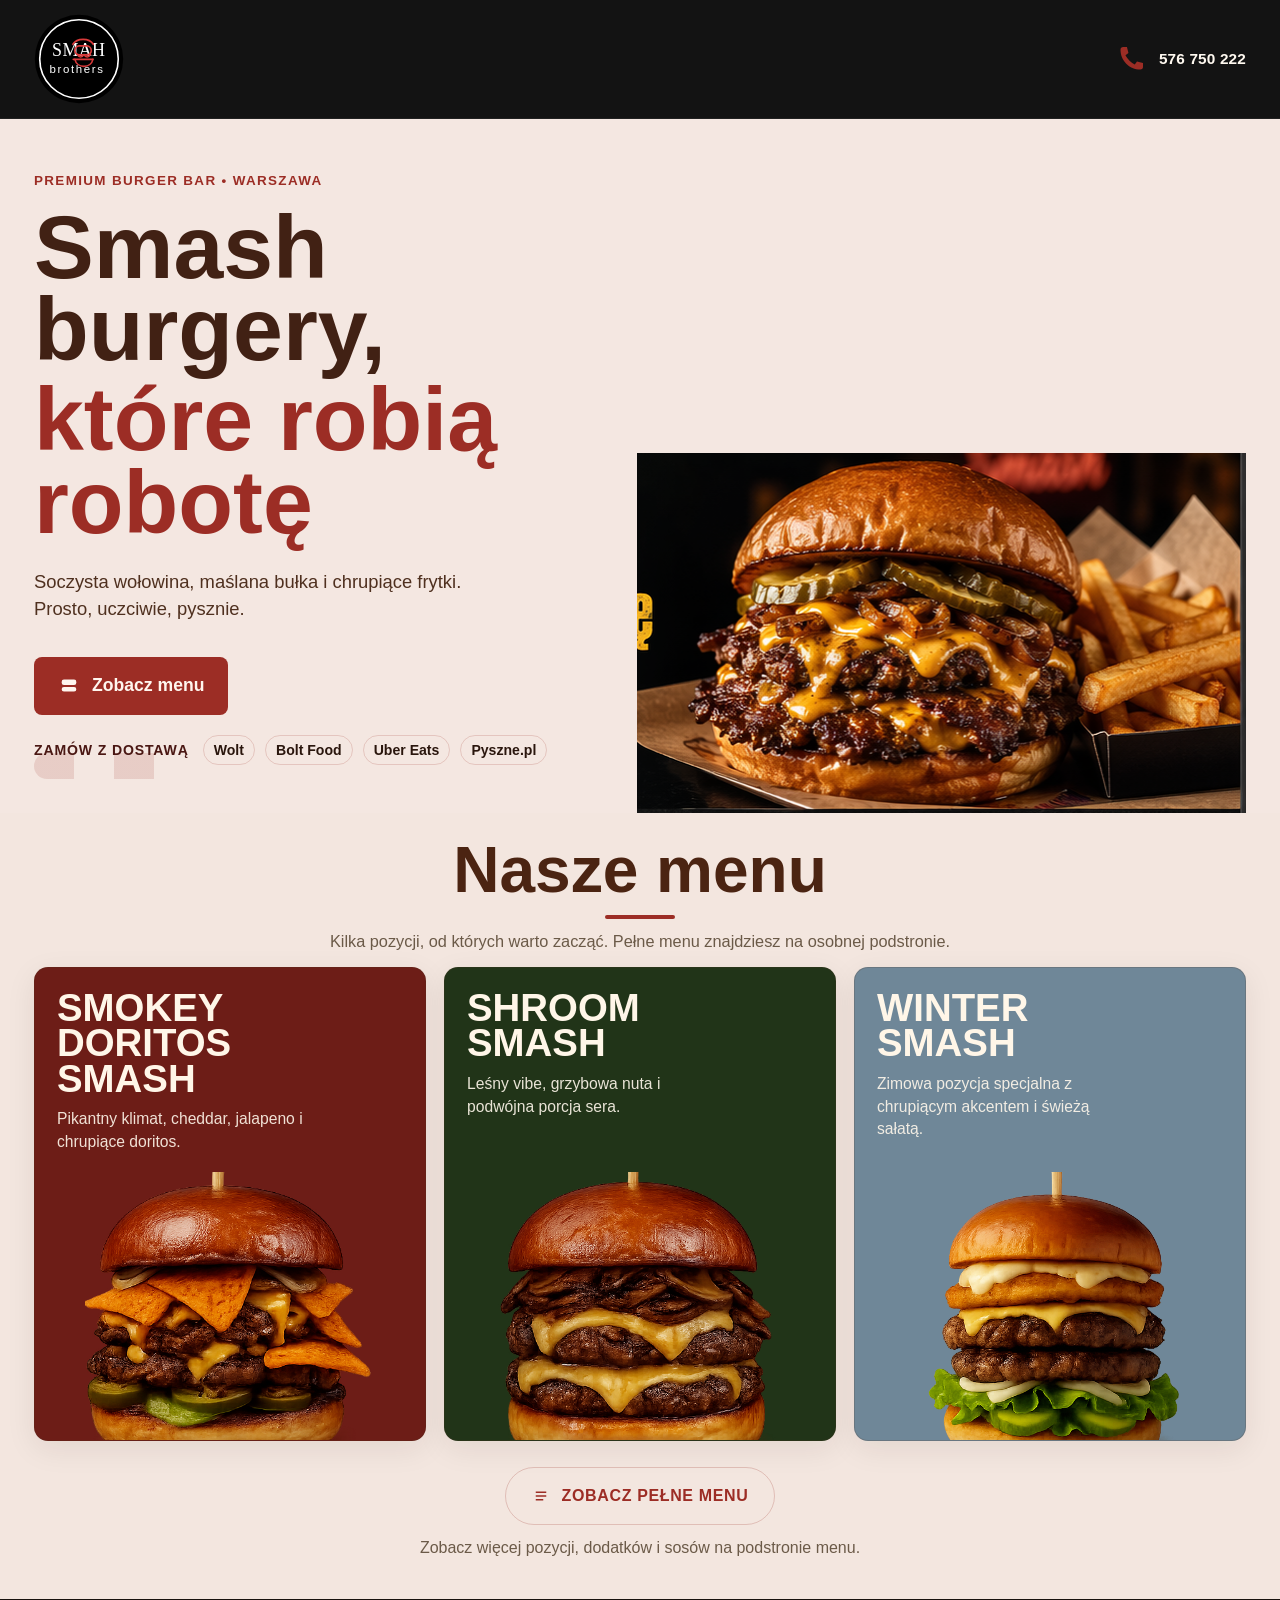
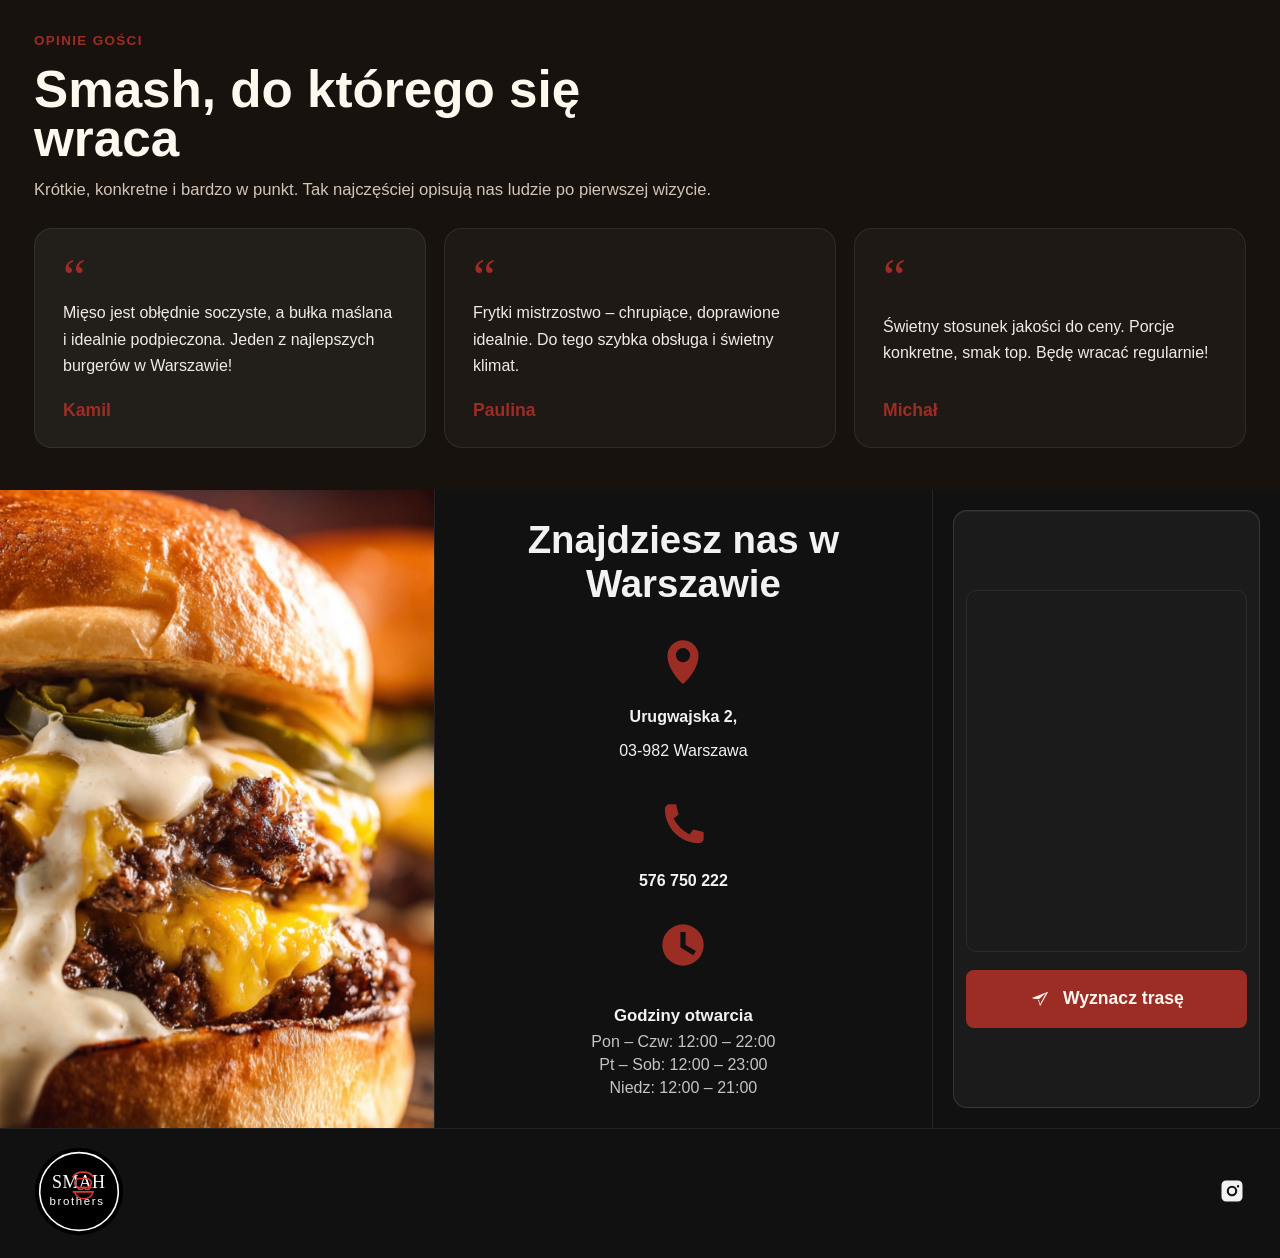
==== index.html @ 11db61e4 "inntial" ====
<!DOCTYPE html>
<html lang="pl">
  <head>
    <meta charset="UTF-8" />
    <meta name="viewport" content="width=device-width, initial-scale=1.0" />
    <title>Smash Brothers</title>
    <meta
      name="description"
      content="Smash Brothers - premium burger bar w Warszawie. Soczyste smash burgery, chrupiące frytki i szybka dostawa."
    />
    <link rel="stylesheet" href="./styles.css" />
  </head>
  <body>
    <div class="page-shell">
      <header class="topbar">
        <nav class="navbar">
          <a class="brand" href="#hero" aria-label="Smash Brothers">
            <img src="./assets/logo-clean.svg" alt="Smash Brothers" />
          </a>
          <a class="nav-phone" href="tel:+48576750222" aria-label="Zadzwoń pod numer 576 750 222">
            <span class="nav-phone-icon" aria-hidden="true">
              <svg viewBox="0 0 24 24">
                <path
                  d="M6.8 4h2.5l1 4-2 1.5a15.4 15.4 0 0 0 6.2 6.2l1.5-2 4 1v2.5A1.8 1.8 0 0 1 18.2 19C10.9 19 5 13.1 5 5.8A1.8 1.8 0 0 1 6.8 4Z"
                />
              </svg>
            </span>
            <span class="nav-phone-copy">
              <span class="nav-phone-number">576 750 222</span>
            </span>
          </a>
        </nav>
      </header>

      <main>
        <section class="hero" id="hero">
          <div class="hero-copy">
            <p class="eyebrow">Premium burger bar • Warszawa</p>
            <h1>
              <span class="heading-light">Smash burgery,</span>
              <span class="heading-accent">które robią robotę</span>
            </h1>
            <p class="hero-text">
              Soczysta wołowina, maślana bułka i chrupiące frytki. Prosto,
              uczciwie, pysznie.
            </p>
            <div class="hero-actions">
              <a class="primary-btn" href="./menu.html">
                <span class="btn-icon" aria-hidden="true">
                  <svg viewBox="0 0 24 24">
                    <path
                      d="M4 7.5A2.5 2.5 0 0 1 6.5 5h11A2.5 2.5 0 0 1 20 7.5v1A2.5 2.5 0 0 1 17.5 11H6.5A2.5 2.5 0 0 1 4 8.5v-1Zm0 8A2.5 2.5 0 0 1 6.5 13h11a2.5 2.5 0 0 1 0 5h-11A2.5 2.5 0 0 1 4 15.5v0ZM7 8h10M7 16h10"
                    />
                  </svg>
                </span>
                Zobacz menu
              </a>
            </div>
            <div class="delivery-note">
              <div class="delivery-copy">
                <span class="delivery-label">Zamów z dostawą</span>
              </div>
              <div class="delivery-platforms" aria-label="Platformy z dostawą">
                <span>Wolt</span>
                <span>Bolt Food</span>
                <span>Uber Eats</span>
                <span>Pyszne.pl</span>
              </div>
            </div>
          </div>
          <div class="hero-visual" aria-hidden="true">
            <img src="./assets/hero-burger.png" alt="" />
          </div>
        </section>

        <section class="menu section-texture" id="menu">
          <div class="section-heading">
            <h2>Nasze menu</h2>
            <p class="section-subtitle">
              Kilka pozycji, od których warto zacząć. Pełne menu znajdziesz na osobnej podstronie.
            </p>
          </div>
          <div class="menu-grid">
            <article class="sample-tile sample-tile-smokey">
              <div class="sample-copy">
                <h3>Smokey Doritos Smash</h3>
                <p>Pikantny klimat, cheddar, jalapeno i chrupiące doritos.</p>
              </div>
              <div class="sample-image-frame">
                <img class="sample-burger sample-burger-smokey" src="./assets/Burger2.png" alt="Smokey Doritos Smash" />
              </div>
            </article>
            <article class="sample-tile sample-tile-shroom">
              <div class="sample-copy">
                <h3>Shroom Smash</h3>
                <p>Leśny vibe, grzybowa nuta i podwójna porcja sera.</p>
              </div>
              <div class="sample-image-frame">
                <img class="sample-burger sample-burger-shroom" src="./assets/Burger3.png" alt="Shroom Smash" />
              </div>
            </article>
            <article class="sample-tile sample-tile-winter">
              <div class="sample-copy">
                <h3>Winter Smash</h3>
                <p>Zimowa pozycja specjalna z chrupiącym akcentem i świeżą sałatą.</p>
              </div>
              <div class="sample-image-frame">
                <img class="sample-burger sample-burger-winter" src="./assets/Burger1.png" alt="Winter Smash" />
              </div>
            </article>
          </div>
          <div class="section-cta">
            <a class="primary-btn menu-cta-btn" href="./menu.html">
              <span class="btn-icon" aria-hidden="true">
                <svg viewBox="0 0 24 24">
                  <path d="M5 6h14v2H5V6Zm0 5h14v2H5v-2Zm0 5h10v2H5v-2Z" />
                </svg>
              </span>
              Zobacz pełne menu
            </a>
            <p class="view-more-copy">Zobacz więcej pozycji, dodatków i sosów na podstronie menu.</p>
          </div>
        </section>

        <section class="reviews" id="reviews">
          <div class="reviews-shell">
            <div class="reviews-heading">
              <p class="eyebrow">Opinie gości</p>
              <h2>Smash, do którego się wraca</h2>
              <p class="reviews-lead">
                Krótkie, konkretne i bardzo w punkt. Tak najczęściej opisują nas ludzie po pierwszej wizycie.
              </p>
            </div>
            <div class="reviews-grid">
              <article class="quote-card featured">
                <span class="quote-mark" aria-hidden="true">“</span>
                <p>
                  Mięso jest obłędnie soczyste, a bułka maślana i idealnie
                  podpieczona. Jeden z najlepszych burgerów w Warszawie!
                </p>
                <strong>Kamil</strong>
              </article>
              <article class="quote-card">
                <span class="quote-mark" aria-hidden="true">“</span>
                <p>
                  Frytki mistrzostwo – chrupiące, doprawione idealnie. Do tego
                  szybka obsługa i świetny klimat.
                </p>
                <strong>Paulina</strong>
              </article>
              <article class="quote-card">
                <span class="quote-mark" aria-hidden="true">“</span>
                <p>
                  Świetny stosunek jakości do ceny. Porcje konkretne, smak top. Będę
                  wracać regularnie!
                </p>
                <strong>Michał</strong>
              </article>
            </div>
          </div>
        </section>

        <section class="contact" id="contact">
          <div class="contact-photo" id="gallery">
            <img src="./assets/BurgerBottom.jpg" alt="Burger Smash Brothers" />
          </div>
          <div class="contact-details">
            <h2>Znajdziesz nas w Warszawie</h2>
            <div class="contact-focus">
              <div class="contact-focus-item">
                <div class="detail-icon">
                  <svg viewBox="0 0 24 24">
                    <path
                      d="M12 21s-6-5.2-6-11a6 6 0 1 1 12 0c0 5.8-6 11-6 11Zm0-8.5A2.5 2.5 0 1 0 12 7a2.5 2.5 0 0 0 0 5.5Z"
                    />
                  </svg>
                </div>
                <div>
                  <strong>Urugwajska 2,</strong>
                  <p>03-982 Warszawa</p>
                </div>
              </div>
              <div class="contact-focus-item">
                <div class="detail-icon">
                  <svg viewBox="0 0 24 24">
                    <path
                      d="M6.8 4h2.5l1 4-2 1.5a15.4 15.4 0 0 0 6.2 6.2l1.5-2 4 1v2.5A1.8 1.8 0 0 1 18.2 19C10.9 19 5 13.1 5 5.8A1.8 1.8 0 0 1 6.8 4Z"
                    />
                  </svg>
                </div>
                <div>
                  <strong><a href="tel:+48576750222">576 750 222</a></strong>
                </div>
              </div>
            </div>
            <div class="details-grid">
              <div class="detail-item detail-item-hours">
                <div class="detail-icon">
                  <svg viewBox="0 0 24 24">
                    <path
                      d="M12 4a8 8 0 1 1 0 16 8 8 0 0 1 0-16Zm1 3h-2v6l5 3 1-1.7-4-2.3V7Z"
                    />
                  </svg>
                </div>
                <div>
                  <strong>Godziny otwarcia</strong>
                  <p>Pon – Czw: 12:00 – 22:00</p>
                  <p>Pt – Sob: 12:00 – 23:00</p>
                  <p>Niedz: 12:00 – 21:00</p>
                </div>
              </div>
            </div>
          </div>
          <div class="contact-map">
            <div class="map-frame">
              <iframe
                title="Mapa dojazdu do Smash Brothers"
                src="https://maps.google.com/maps?q=Urugwajska%202%2C%2003-982%20Warszawa&t=&z=15&ie=UTF8&iwloc=B&output=embed"
                loading="lazy"
                referrerpolicy="no-referrer-when-downgrade"
              ></iframe>
            </div>
            <a class="primary-btn map-btn" href="https://maps.google.com/?q=Urugwajska+2+Warszawa">
              <span class="btn-icon" aria-hidden="true">
                <svg viewBox="0 0 24 24">
                  <path d="M21 4 3 11l7 2 2 7 9-16ZM11 12l7.5-6.5L12 18l-1-5-5-1Z" />
                </svg>
              </span>
              Wyznacz trasę
            </a>
          </div>
        </section>
      </main>

      <footer class="footer">
        <a class="brand footer-brand" href="./index.html#hero" aria-label="Smash Brothers">
          <img src="./assets/logo-clean.svg" alt="Smash Brothers" />
        </a>
        <div class="socials" aria-label="Media społecznościowe">
          <a href="https://www.instagram.com/smash_brothers_pl/" aria-label="Instagram" target="_blank" rel="noreferrer">
            <svg viewBox="0 0 24 24">
              <path
                d="M7 3h10a4 4 0 0 1 4 4v10a4 4 0 0 1-4 4H7a4 4 0 0 1-4-4V7a4 4 0 0 1 4-4Zm5 4.5A4.5 4.5 0 1 0 16.5 12 4.5 4.5 0 0 0 12 7.5Zm0 1.8A2.7 2.7 0 1 1 9.3 12 2.7 2.7 0 0 1 12 9.3Zm5.2-2.4a1 1 0 1 0 1 1 1 1 0 0 0-1-1Z"
              />
            </svg>
          </a>
        </div>
      </footer>
    </div>

  </body>
</html>
---- styles.css ----
:root {
  --bg: #0a0a0a;
  --panel: #151515;
  --panel-2: #121212;
  --border: rgba(255, 255, 255, 0.12);
  --text: #f2f2f2;
  --muted: #c5c5c5;
  --yellow: #9c2d25;
  --accent: #9c2d25;
  --accent-soft: #f1dfd9;
  --accent-ink: #4a1713;
  --red: #f5522e;
  --shadow: 0 18px 50px rgba(0, 0, 0, 0.45);
}

* {
  box-sizing: border-box;
}

html {
  scroll-behavior: smooth;
}

body {
  margin: 0;
  background: #0c1117;
  color: var(--text);
  font-family: Inter, "Segoe UI", Arial, sans-serif;
}

body.menu-page,
.menu-page .page-shell {
  background: #000;
}

img {
  display: block;
  max-width: 100%;
}

a {
  color: inherit;
  text-decoration: none;
}

svg {
  width: 100%;
  height: 100%;
  fill: currentColor;
}

.page-shell {
  width: 100%;
  margin: 0 auto;
  background: var(--bg);
}

.topbar {
  position: sticky;
  top: 0;
  z-index: 20;
  background: #131313;
  border-bottom: 1px solid rgba(255, 255, 255, 0.06);
}

.navbar {
  display: flex;
  align-items: center;
  justify-content: space-between;
  gap: 20px;
  width: 100%;
  padding: 14px clamp(18px, 3vw, 34px);
}

.brand {
  display: inline-flex;
  align-items: center;
  justify-content: center;
  width: clamp(84px, 7vw, 112px);
  aspect-ratio: 1;
  overflow: hidden;
  border-radius: 50%;
  flex: 0 0 auto;
}

.brand img {
  width: 100%;
  height: 100%;
  object-fit: cover;
  object-position: center;
}

.socials a:hover {
  color: var(--yellow);
}

.nav-phone {
  display: inline-flex;
  align-items: center;
  gap: 10px;
  margin-left: auto;
  min-height: 46px;
  padding: 0;
  border: 0;
  border-radius: 999px;
  background: transparent;
  color: #fff8ef;
  box-shadow: none;
}

.nav-phone-icon {
  display: inline-flex;
  align-items: center;
  justify-content: center;
  width: 36px;
  height: 36px;
  border-radius: 50%;
  color: var(--accent);
  flex: 0 0 36px;
}

.nav-phone-copy {
  display: inline-flex;
  align-items: center;
  min-width: 0;
}

.nav-phone-number {
  color: #fff9f0;
  font-size: 0.96rem;
  font-weight: 800;
  white-space: nowrap;
  line-height: 1;
  letter-spacing: 0.01em;
}

.nav-phone:hover {
  transform: none;
  box-shadow: none;
}

.primary-btn {
  display: inline-flex;
  align-items: center;
  justify-content: center;
  gap: 12px;
  min-height: 58px;
  padding: 0 24px;
  border-radius: 8px;
  font-weight: 700;
  font-size: 1.1rem;
  transition: transform 0.2s ease, box-shadow 0.2s ease, background 0.2s ease;
}

.btn-icon {
  width: 22px;
  height: 22px;
  flex: 0 0 22px;
}

.primary-btn {
  background: var(--accent);
  color: #fff6ef;
}

.primary-btn:hover {
  transform: translateY(-2px);
  box-shadow: 0 10px 28px rgba(69, 20, 16, 0.28);
}

.hero {
  position: relative;
  display: grid;
  grid-template-columns: minmax(320px, 1fr) minmax(420px, 1.08fr);
  align-items: center;
  gap: clamp(20px, 3vw, 40px);
  width: 100%;
  min-height: 650px;
  padding: clamp(28px, 5vw, 54px) clamp(18px, 3vw, 34px) 0;
  overflow: hidden;
  background: #f4e7e1;
}

.hero::after {
  content: "";
  position: absolute;
  left: clamp(18px, 3vw, 34px);
  bottom: 34px;
  width: 160px;
  height: 26px;
  border-radius: 999px;
  background:
    linear-gradient(90deg, rgba(156, 45, 37, 0.14) 0 25%, transparent 25% 50%, rgba(156, 45, 37, 0.14) 50% 75%, transparent 75% 100%);
  pointer-events: none;
}

.hero-copy {
  position: relative;
  z-index: 2;
  max-width: 560px;
  padding-bottom: 48px;
}

.eyebrow {
  margin: 0 0 18px;
  color: var(--accent);
  font-weight: 800;
  font-size: 0.84rem;
  letter-spacing: 0.1em;
  text-transform: uppercase;
  white-space: nowrap;
}

.hero h1,
.section-heading h2,
.rating-box .score,
.contact-details h2 {
  margin: 0;
  font-family: Impact, Haettenschweiler, "Arial Narrow Bold", sans-serif;
  font-weight: 900;
  letter-spacing: 0;
  text-transform: none;
}

.hero h1 {
  display: grid;
  gap: 8px;
  font-size: clamp(3.2rem, 7vw, 6.8rem);
  line-height: 0.92;
}

.heading-light {
  color: #412114;
  text-shadow: none;
}

.heading-accent {
  color: var(--accent);
}

.hero-text {
  max-width: 460px;
  margin: 26px 0 0;
  color: #4f301f;
  font-size: 1.15rem;
  line-height: 1.45;
}

.hero-actions {
  display: flex;
  flex-wrap: wrap;
  gap: 18px;
  margin-top: 34px;
}

.delivery-note {
  display: flex;
  flex-wrap: wrap;
  align-items: center;
  gap: 10px 14px;
  margin-top: 20px;
  max-width: 660px;
  padding: 0;
}

.delivery-copy {
  display: inline-flex;
  align-items: center;
}

.delivery-label {
  display: inline-flex;
  align-items: center;
  color: var(--accent-ink);
  font-size: 0.88rem;
  font-weight: 800;
  letter-spacing: 0.06em;
  text-transform: uppercase;
}

.delivery-platforms {
  display: flex;
  flex-wrap: wrap;
  gap: 10px;
}

.delivery-platforms span {
  display: inline-flex;
  align-items: center;
  min-height: 30px;
  padding: 0 10px;
  border-radius: 999px;
  background: transparent;
  color: #2a160d;
  font-size: 0.88rem;
  font-weight: 700;
  line-height: 1;
  border: 1px solid rgba(156, 45, 37, 0.18);
}

.hero-visual {
  height: 100%;
  display: flex;
  align-items: end;
  justify-content: center;
  overflow: hidden;
}

.hero-visual img {
  width: 100%;
  max-width: 780px;
  aspect-ratio: 610 / 360;
  height: auto;
  object-fit: cover;
  object-position: center top;
}

.section-texture,
.reviews,
.contact,
.footer {
  position: relative;
  background: #111;
}

.section-texture::before,
.reviews::before,
.contact::before,
.footer::before {
  display: none;
}

.menu {
  position: relative;
  width: 100%;
  padding: 20px clamp(18px, 3vw, 34px) 42px;
  overflow: hidden;
}

.section-heading {
  text-align: center;
  margin-bottom: 14px;
}

.section-heading-left {
  text-align: left;
}

.section-heading h2 {
  display: inline-block;
  position: relative;
  font-size: clamp(2.4rem, 5vw, 5.2rem);
  color: #4b2412;
}

.section-subtitle {
  max-width: 680px;
  margin: 10px auto 0;
  color: #6b5a48;
  font-size: 1.02rem;
  line-height: 1.5;
}

.section-heading-left .section-subtitle {
  margin-left: 0;
  margin-right: 0;
}

.menu .section-heading h2::after {
  content: "";
  display: block;
  width: 70px;
  height: 4px;
  margin: 8px auto 0;
  border-radius: 999px;
  background: var(--accent);
}

.menu::before {
  content: "";
  position: absolute;
  left: clamp(18px, 3vw, 34px);
  top: 20px;
  width: 96px;
  height: 96px;
  background-image:
    linear-gradient(rgba(156, 45, 37, 0.08) 50%, transparent 50%),
    linear-gradient(90deg, rgba(156, 45, 37, 0.08) 50%, transparent 50%);
  background-size: 16px 16px;
  pointer-events: none;
}

.menu-grid {
  position: relative;
  z-index: 1;
  display: grid;
  gap: 18px;
}

.burger-card,
.sample-tile,
.contact-map {
  border: 1px solid var(--border);
  border-radius: 14px;
  background: rgba(23, 23, 23, 0.92);
  box-shadow: inset 0 1px 0 rgba(255, 255, 255, 0.04);
}

.detail-icon {
  display: inline-flex;
  align-items: center;
  justify-content: center;
  width: 62px;
  height: 62px;
  margin-bottom: 16px;
}

.detail-icon { color: var(--accent); }

.burger-body h3 {
  margin: 0 0 10px;
  font-family: Impact, Haettenschweiler, "Arial Narrow Bold", sans-serif;
  font-size: 1.3rem;
}

.burger-body p,
.quote-card p,
.detail-item p,
.footer-copy {
  margin: 0;
  color: var(--muted);
  line-height: 1.45;
}

.menu-grid {
  grid-template-columns: repeat(auto-fit, minmax(260px, 1fr));
}

.section-cta {
  display: flex;
  flex-direction: column;
  align-items: center;
  justify-content: center;
  margin-top: 26px;
  gap: 14px;
}

.menu-cta-btn {
  position: relative;
  min-height: 58px;
  padding: 0 26px;
  border: 1px solid rgba(156, 45, 37, 0.22);
  border-radius: 999px;
  background: transparent;
  color: var(--accent);
  box-shadow: none;
  font-size: 1rem;
  font-weight: 800;
  letter-spacing: 0.04em;
  text-transform: uppercase;
}

.menu-cta-btn .btn-icon {
  width: 18px;
  height: 18px;
  flex-basis: 18px;
  padding: 0;
  border-radius: 0;
  background: transparent;
}

.menu-cta-btn:hover {
  background: var(--accent);
  color: #f8efe2;
  box-shadow: none;
  transform: translateY(-1px);
}

.view-more-copy {
  margin: 0;
  color: #6b5a48;
  font-size: 1rem;
}

.burger-card {
  overflow: hidden;
  border-color: rgba(76, 53, 33, 0.16);
  background: rgba(255, 255, 255, 0.76);
  box-shadow: 0 8px 30px rgba(34, 21, 8, 0.08);
}

.sample-tile {
  display: flex;
  flex-direction: column;
  justify-content: space-between;
  min-height: 420px;
  padding: 22px 22px 0;
  border-color: rgba(76, 53, 33, 0.2);
  box-shadow: 0 8px 30px rgba(34, 21, 8, 0.08);
}

.sample-copy {
  position: relative;
  z-index: 1;
  max-width: 260px;
}

.sample-copy h3 {
  margin: 0;
  color: #fff6e8;
  font-family: Impact, Haettenschweiler, "Arial Narrow Bold", sans-serif;
  font-size: clamp(2.1rem, 3vw, 3.2rem);
  line-height: 0.92;
  text-transform: uppercase;
}

.sample-copy p {
  margin: 12px 0 0;
  color: rgba(255, 247, 235, 0.9);
  font-size: 0.98rem;
  line-height: 1.45;
}

.sample-image-frame {
  width: calc(100% - 56px);
  margin: 18px auto 0;
  aspect-ratio: 1.08 / 1;
  overflow: hidden;
  display: flex;
  align-items: end;
  justify-content: center;
}

.sample-burger {
  width: 100%;
  height: 142%;
  object-fit: cover;
  display: block;
  transform: translateY(10%);
}

.sample-tile-smokey {
  background: #6d1d17;
}

.sample-tile-shroom {
  background: #213418;
}

.sample-tile-winter {
  background: #6f8798;
}

.sample-burger-smokey {
  object-position: center 86%;
}

.sample-burger-shroom {
  object-position: center 84%;
}

.sample-burger-winter {
  object-position: center 82%;
}

.burger-card img {
  width: 100%;
  aspect-ratio: 290 / 155;
  height: auto;
  object-fit: cover;
}

.burger-body {
  padding: 14px 18px 18px;
}

.burger-body h3 {
  font-size: 1.15rem;
  color: #492412;
}

.burger-body strong {
  display: block;
  margin-top: 12px;
  color: var(--accent);
  font-family: Impact, Haettenschweiler, "Arial Narrow Bold", sans-serif;
  font-size: 1.1rem;
}

.menu {
  background: #f3e6df;
}

.reviews {
  overflow: hidden;
  width: 100%;
  padding: 34px clamp(18px, 3vw, 34px) 42px;
  background: #17120d;
}

.reviews-shell {
  position: relative;
  z-index: 1;
}

.reviews-heading {
  max-width: 680px;
  margin-bottom: 24px;
}

.reviews-heading h2 {
  margin: 0;
  color: #fff8ef;
  font-family: Impact, Haettenschweiler, "Arial Narrow Bold", sans-serif;
  font-size: clamp(2.4rem, 4vw, 4.6rem);
  line-height: 0.95;
}

.reviews-lead {
  margin: 14px 0 0;
  color: #d3c4b6;
  font-size: 1.04rem;
  line-height: 1.6;
}

.reviews-grid {
  display: grid;
  grid-template-columns: repeat(3, minmax(0, 1fr));
  gap: 18px;
  align-items: stretch;
}

.quote-card {
  position: relative;
  min-height: 220px;
  padding: 28px 28px 26px;
  border: 1px solid rgba(255, 255, 255, 0.08);
  border-radius: 18px;
  background: rgba(255, 255, 255, 0.03);
}

.quote-card {
  display: flex;
  flex-direction: column;
  justify-content: space-between;
}

.quote-card.featured { background: rgba(255, 255, 255, 0.05); }

.quote-mark {
  color: var(--accent);
  font-family: Georgia, serif;
  font-size: 3.2rem;
  line-height: 0.8;
}

.quote-card p {
  font-size: 1rem;
  color: #f2ebe4;
  line-height: 1.65;
}

.quote-card strong {
  margin-top: 18px;
  color: var(--accent);
  font-size: 1.1rem;
  font-weight: 800;
}

.contact {
  display: grid;
  grid-template-columns: minmax(280px, 1fr) minmax(360px, 1.15fr) minmax(250px, 0.8fr);
  gap: 0;
  align-items: stretch;
  width: 100%;
}

.contact > * {
  position: relative;
  z-index: 1;
  min-height: 220px;
}

.contact-photo img {
  width: 100%;
  height: 100%;
  object-fit: cover;
}

.contact-details {
  padding: 28px 34px;
  border-left: 1px solid rgba(255, 255, 255, 0.08);
  border-right: 1px solid rgba(255, 255, 255, 0.08);
  display: flex;
  flex-direction: column;
  justify-content: center;
}

.contact-details h2 {
  font-size: clamp(2rem, 3vw, 3.2rem);
  text-align: center;
}

.contact-focus {
  display: grid;
  gap: 18px;
  margin-top: 24px;
}

.contact-focus-item {
  display: flex;
  flex-direction: column;
  align-items: center;
  text-align: center;
}

.details-grid {
  display: grid;
  gap: 22px;
  margin-top: 24px;
}

.detail-item {
  display: flex;
  gap: 14px;
  align-items: flex-start;
}

.detail-item-hours {
  flex-direction: column;
  align-items: center;
  text-align: center;
}

.detail-item strong {
  display: block;
  margin-bottom: 4px;
  font-size: 1.05rem;
}

.contact-map {
  display: flex;
  flex-direction: column;
  justify-content: center;
  gap: 18px;
  margin: 20px;
  padding: 12px;
  background: rgba(30, 30, 30, 0.86);
}

.map-frame {
  overflow: hidden;
  border-radius: 10px;
  border: 1px solid rgba(255, 255, 255, 0.07);
}

.map-frame iframe {
  width: 100%;
  height: 360px;
  display: block;
  border: 0;
}

.map-btn {
  width: 100%;
}

.footer {
  display: flex;
  align-items: center;
  justify-content: space-between;
  gap: 24px;
  width: 100%;
  padding: 18px clamp(18px, 3vw, 34px) 22px;
  border-top: 1px solid rgba(255, 255, 255, 0.08);
}

.footer-brand img {
  width: 100%;
  height: 100%;
}

.socials {
  display: flex;
  gap: 22px;
  margin-left: auto;
}

.socials a {
  width: 28px;
  height: 28px;
  color: #f1f1f1;
}

.menu-main {
  display: grid;
  gap: 28px;
  padding: 28px clamp(16px, 3vw, 36px) 56px;
  background: #000;
}

.menu-list-page {
  max-width: 1180px;
  margin: 0 auto;
}

.menu-list-hero,
.menu-list-section {
  width: 100%;
  border-radius: 18px;
  background: #f7efe4;
}

.menu-list-hero {
  padding: 34px clamp(20px, 4vw, 42px);
  text-align: center;
}

.menu-list-kicker {
  margin: 0;
  color: var(--accent);
  font-size: 0.9rem;
  font-weight: 900;
  letter-spacing: 0.14em;
  text-transform: uppercase;
}

.menu-list-hero h1 {
  margin: 10px 0 0;
  color: #050505;
  font-family: Impact, Haettenschweiler, "Arial Narrow Bold", sans-serif;
  font-size: clamp(3rem, 7vw, 5.8rem);
  line-height: 0.95;
}

.menu-list-lead {
  max-width: 620px;
  margin: 14px auto 0;
  color: #564638;
  font-size: 1.04rem;
  line-height: 1.55;
}

.menu-list-section {
  padding: 28px clamp(18px, 3vw, 40px) 30px;
}

.menu-list-header {
  margin-bottom: 18px;
}

.menu-list-header h2 {
  margin: 0;
  color: #050505;
  font-family: Impact, Haettenschweiler, "Arial Narrow Bold", sans-serif;
  font-size: clamp(2.1rem, 4vw, 3.8rem);
  line-height: 0.96;
  text-transform: uppercase;
}

.menu-list-header p {
  margin: 10px 0 0;
  color: #6b5a48;
  font-size: 1rem;
}

.menu-list-items {
  display: grid;
  gap: 0;
}

.menu-list-item {
  display: grid;
  grid-template-columns: minmax(0, 1fr) auto;
  gap: 20px;
  align-items: start;
  padding: 16px 0;
  border-top: 1px solid rgba(65, 33, 20, 0.12);
}

.menu-list-item:first-child {
  border-top: 0;
}

.menu-list-item h3,
.menu-list-box-header h3 {
  margin: 0 0 6px;
  color: #050505;
  font-family: Impact, Haettenschweiler, "Arial Narrow Bold", sans-serif;
  font-size: clamp(1.3rem, 2vw, 1.9rem);
  line-height: 1;
  text-transform: uppercase;
}

.menu-list-item p {
  margin: 0;
  color: #2a2a2a;
  font-size: 0.98rem;
  line-height: 1.5;
}

.menu-list-item strong,
.menu-list-box-header strong {
  color: #050505;
  font-family: Impact, Haettenschweiler, "Arial Narrow Bold", sans-serif;
  font-size: clamp(1.5rem, 2.2vw, 2.1rem);
  line-height: 1;
  white-space: nowrap;
}

.menu-list-price-group {
  display: grid;
  gap: 8px;
  justify-items: end;
}

.menu-list-price-group span {
  color: #6b5a48;
  font-size: 0.92rem;
  font-weight: 700;
  white-space: nowrap;
}

.menu-list-subgrid {
  display: grid;
  grid-template-columns: repeat(2, minmax(0, 1fr));
  gap: 18px;
  margin-top: 18px;
}

.menu-list-box {
  padding: 18px 20px 20px;
  border: 1px solid rgba(65, 33, 20, 0.12);
  border-radius: 14px;
  background: rgba(255, 255, 255, 0.38);
}

.menu-list-box-header {
  display: flex;
  align-items: end;
  justify-content: space-between;
  gap: 14px;
}

.menu-list-box ul {
  display: grid;
  grid-template-columns: repeat(2, minmax(0, 1fr));
  gap: 10px 22px;
  margin: 16px 0 0;
  padding: 0;
  list-style: none;
}

.menu-list-box li {
  color: #202020;
  font-size: 0.98rem;
  line-height: 1.4;
  text-transform: lowercase;
}

.drinks-list-simple .menu-list-item h3 {
  margin-bottom: 0;
}

@media (max-width: 1100px) {
  .hero {
    grid-template-columns: 1fr;
    min-height: auto;
    padding-bottom: 18px;
  }

  .hero-copy {
    max-width: none;
    padding-bottom: 0;
  }

  .reviews-grid,
  .contact {
    grid-template-columns: 1fr 1fr;
  }

  .contact-photo,
  .contact-details,
  .contact-map {
    min-height: auto;
  }

  .contact-details {
    border-left: 0;
    border-right: 0;
    border-top: 1px solid rgba(255, 255, 255, 0.08);
    border-bottom: 1px solid rgba(255, 255, 255, 0.08);
    grid-column: span 2;
  }

  .contact-map {
    grid-column: span 2;
    margin: 18px;
  }

  .footer {
    flex-wrap: wrap;
  }

  .menu-list-subgrid {
    grid-template-columns: 1fr;
  }
}

@media (max-width: 680px) {
  .navbar,
  .features,
  .menu,
  .footer {
    padding-left: 18px;
    padding-right: 18px;
  }

  .brand,
  .footer-brand {
    width: 84px;
  }

  .hero h1 {
    font-size: clamp(2.8rem, 12vw, 4.2rem);
  }

  .hero .eyebrow {
    font-size: 0.72rem;
    letter-spacing: 0.08em;
  }

  .hero-text {
    font-size: 1.02rem;
  }

  .hero-actions,
  .menu-grid,
  .contact {
    grid-template-columns: 1fr;
  }

  .reviews-grid {
    display: grid;
    grid-auto-flow: column;
    grid-auto-columns: minmax(84%, 84%);
    grid-template-columns: none;
    gap: 14px;
    overflow-x: auto;
    padding-bottom: 8px;
    scroll-snap-type: x mandatory;
    -webkit-overflow-scrolling: touch;
    scrollbar-width: none;
  }

  .reviews-grid::-webkit-scrollbar {
    display: none;
  }

  .primary-btn {
    width: 100%;
  }

  .delivery-note {
    grid-template-columns: 1fr;
    align-items: start;
  }

  .contact-details,
  .contact-map {
    grid-column: auto;
  }

  .contact-details {
    border-left: 0;
    border-right: 0;
  }

  .quote-card {
    min-height: 100%;
    scroll-snap-align: start;
  }

  .contact-map {
    margin: 18px;
  }

  .menu-main {
    padding-inline: 12px;
  }

  .menu-list-item,
  .menu-list-price-group,
  .menu-list-box ul {
    grid-template-columns: 1fr;
  }

  .menu-list-price-group {
    justify-items: start;
  }

  .menu-list-box {
    padding: 16px 16px 18px;
  }
}
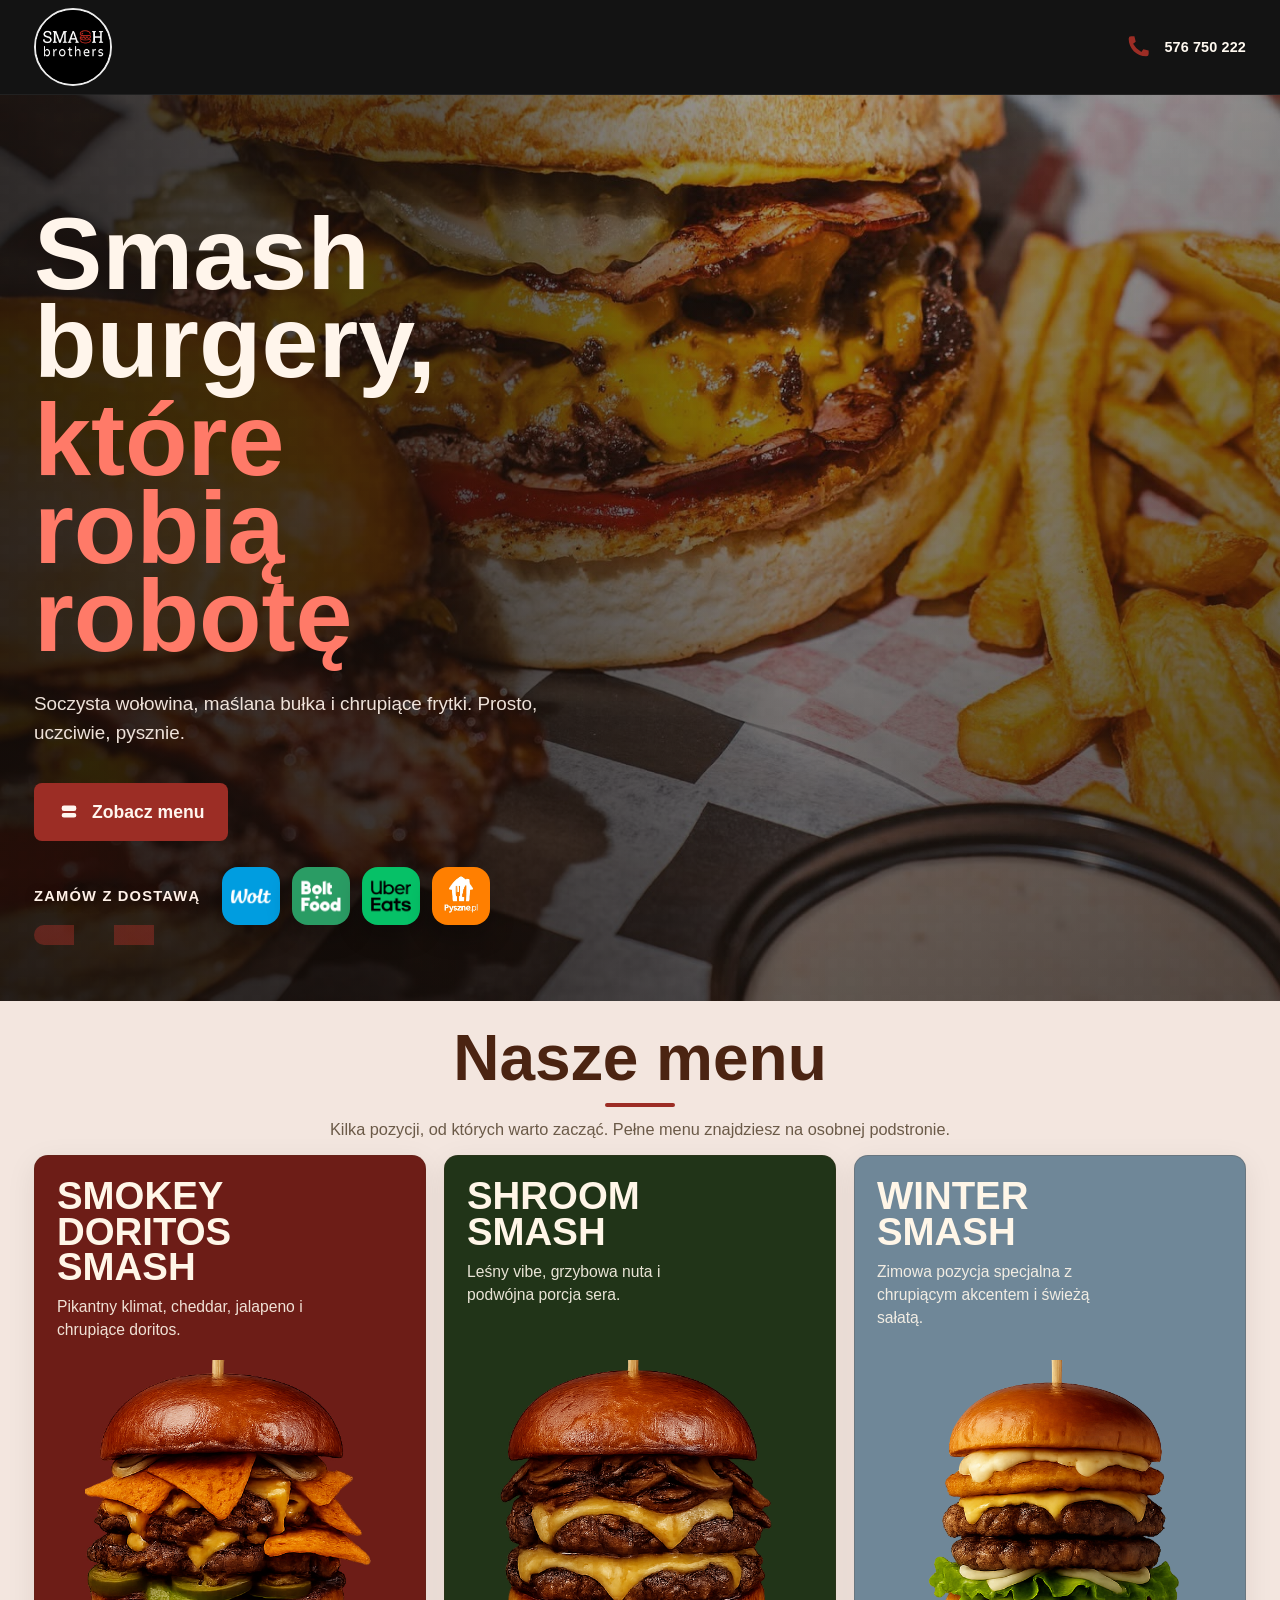
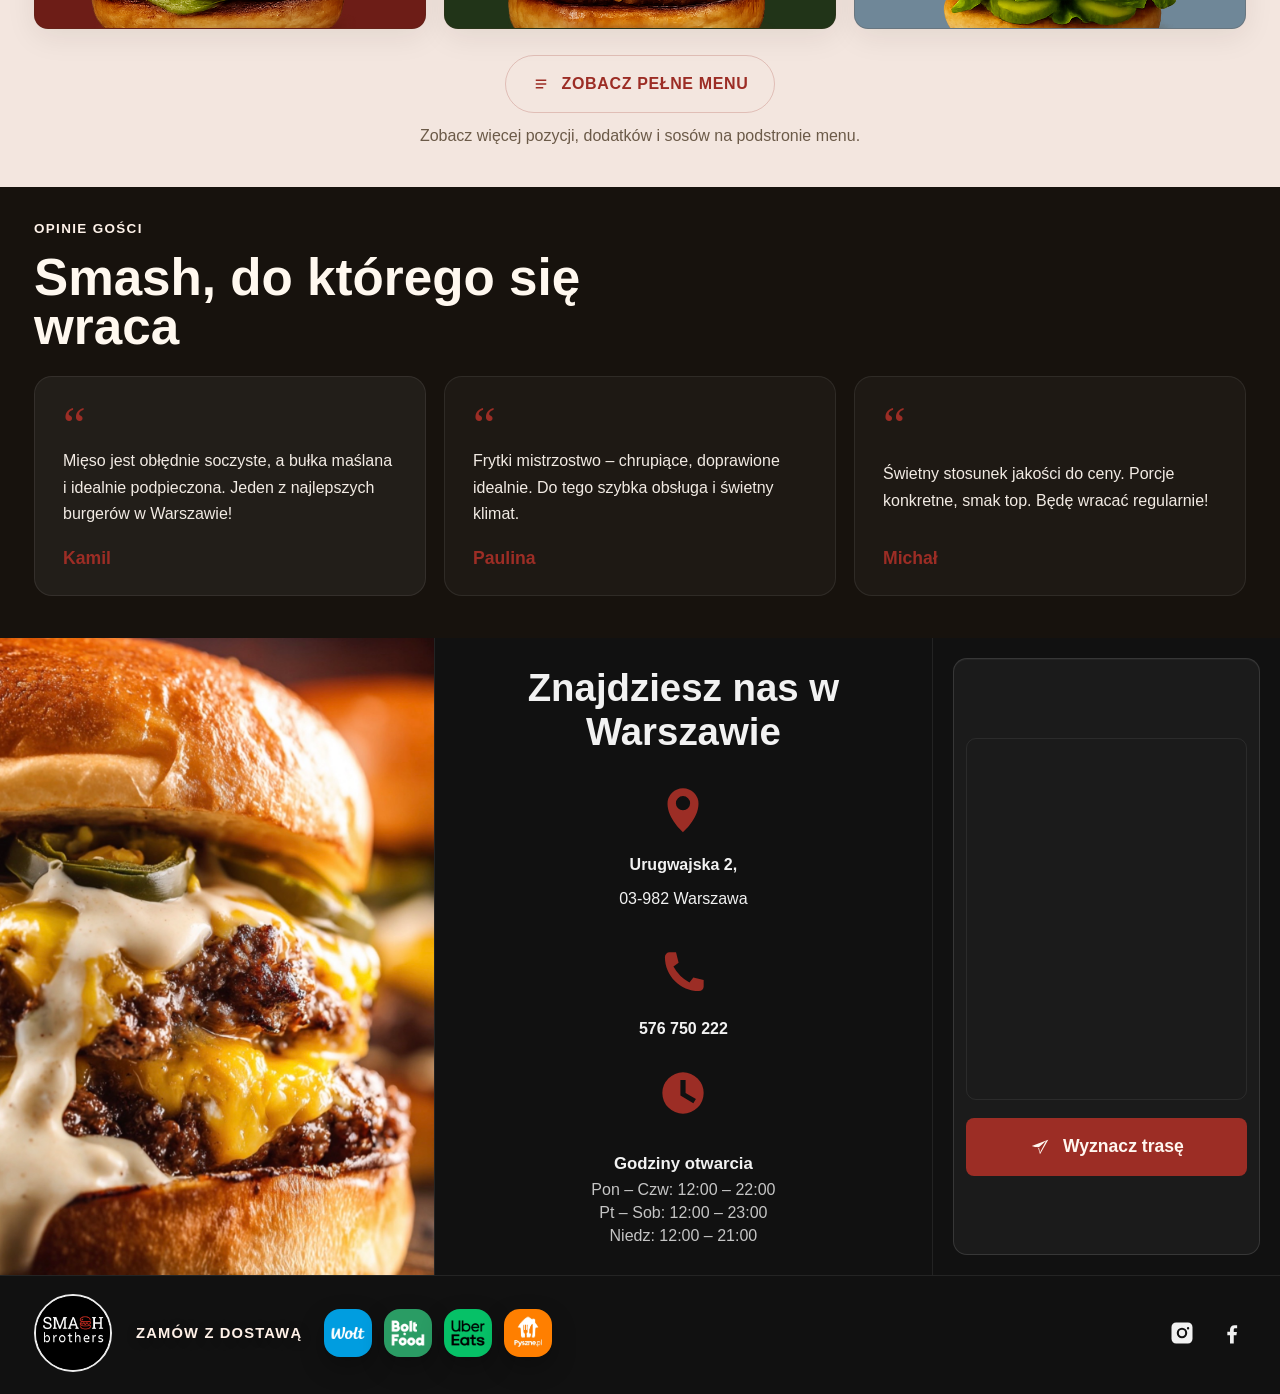
==== commit f90e4ca9: "version 1.2" ====
--- a/index.html
+++ b/index.html
@@ -15,7 +15,7 @@
       <header class="topbar">
         <nav class="navbar">
           <a class="brand" href="#hero" aria-label="Smash Brothers">
-            <img src="./assets/logo-clean.svg" alt="Smash Brothers" />
+            <img src="./assets/logo.png" alt="Smash Brothers" />
           </a>
           <a class="nav-phone" href="tel:+48576750222" aria-label="Zadzwoń pod numer 576 750 222">
             <span class="nav-phone-icon" aria-hidden="true">
@@ -35,7 +35,6 @@
       <main>
         <section class="hero" id="hero">
           <div class="hero-copy">
-            <p class="eyebrow">Premium burger bar • Warszawa</p>
             <h1>
               <span class="heading-light">Smash burgery,</span>
               <span class="heading-accent">które robią robotę</span>
@@ -61,15 +60,12 @@
                 <span class="delivery-label">Zamów z dostawą</span>
               </div>
               <div class="delivery-platforms" aria-label="Platformy z dostawą">
-                <span>Wolt</span>
-                <span>Bolt Food</span>
-                <span>Uber Eats</span>
-                <span>Pyszne.pl</span>
-              </div>
-            </div>
-          </div>
-          <div class="hero-visual" aria-hidden="true">
-            <img src="./assets/hero-burger.png" alt="" />
+                <img src="./assets/wolt.png" alt="Wolt" />
+                <img src="./assets/boltfood.png" alt="Bolt Food" />
+                <img src="./assets/ubereats.png" alt="Uber Eats" />
+                <img src="./assets/pyszne.png" alt="Pyszne.pl" />
+              </div>
+            </div>
           </div>
         </section>
 
@@ -127,9 +123,6 @@
             <div class="reviews-heading">
               <p class="eyebrow">Opinie gości</p>
               <h2>Smash, do którego się wraca</h2>
-              <p class="reviews-lead">
-                Krótkie, konkretne i bardzo w punkt. Tak najczęściej opisują nas ludzie po pierwszej wizycie.
-              </p>
             </div>
             <div class="reviews-grid">
               <article class="quote-card featured">
@@ -234,8 +227,19 @@
 
       <footer class="footer">
         <a class="brand footer-brand" href="./index.html#hero" aria-label="Smash Brothers">
-          <img src="./assets/logo-clean.svg" alt="Smash Brothers" />
+          <img src="./assets/logo.png" alt="Smash Brothers" />
         </a>
+        <div class="delivery-note footer-delivery">
+          <div class="delivery-copy">
+            <span class="delivery-label">Zamów z dostawą</span>
+          </div>
+          <div class="delivery-platforms" aria-label="Platformy z dostawą">
+            <img src="./assets/wolt.png" alt="Wolt" />
+            <img src="./assets/boltfood.png" alt="Bolt Food" />
+            <img src="./assets/ubereats.png" alt="Uber Eats" />
+            <img src="./assets/pyszne.png" alt="Pyszne.pl" />
+          </div>
+        </div>
         <div class="socials" aria-label="Media społecznościowe">
           <a href="https://www.instagram.com/smash_brothers_pl/" aria-label="Instagram" target="_blank" rel="noreferrer">
             <svg viewBox="0 0 24 24">
@@ -244,9 +248,17 @@
               />
             </svg>
           </a>
+          <a href="https://www.facebook.com/p/Smash-Brothers-Poland-61573508666784/" aria-label="Facebook" target="_blank" rel="noreferrer">
+            <svg viewBox="0 0 24 24">
+              <path
+                d="M13.5 21v-7h2.3l.4-2.8h-2.7V9.4c0-.8.2-1.4 1.4-1.4h1.5V5.4c-.3 0-1.2-.1-2.3-.1-2.3 0-3.8 1.4-3.8 4V11H8v3h2.3v7h3.2Z"
+              />
+            </svg>
+          </a>
         </div>
       </footer>
     </div>
 
+    <script src="./script.js"></script>
   </body>
 </html>
--- a/styles.css
+++ b/styles.css
@@ -61,6 +61,13 @@
   z-index: 20;
   background: #131313;
   border-bottom: 1px solid rgba(255, 255, 255, 0.06);
+  transition: transform 0.28s ease, opacity 0.28s ease;
+  will-change: transform;
+}
+
+.topbar.topbar-hidden {
+  transform: translateY(calc(-100% - 8px));
+  opacity: 0;
 }
 
 .navbar {
@@ -69,25 +76,30 @@
   justify-content: space-between;
   gap: 20px;
   width: 100%;
-  padding: 14px clamp(18px, 3vw, 34px);
+  padding: 8px clamp(18px, 3vw, 34px);
 }
 
 .brand {
   display: inline-flex;
   align-items: center;
   justify-content: center;
-  width: clamp(84px, 7vw, 112px);
+  width: clamp(78px, 6vw, 94px);
   aspect-ratio: 1;
   overflow: hidden;
   border-radius: 50%;
+  border: 2px solid rgba(255, 255, 255, 0.92);
   flex: 0 0 auto;
 }
 
 .brand img {
+  display: block;
+  max-width: none;
   width: 100%;
   height: 100%;
   object-fit: cover;
   object-position: center;
+  transform: scale(2.1);
+  transform-origin: center;
 }
 
 .socials a:hover {
@@ -99,7 +111,7 @@
   align-items: center;
   gap: 10px;
   margin-left: auto;
-  min-height: 46px;
+  min-height: 40px;
   padding: 0;
   border: 0;
   border-radius: 999px;
@@ -112,11 +124,11 @@
   display: inline-flex;
   align-items: center;
   justify-content: center;
-  width: 36px;
-  height: 36px;
+  width: 32px;
+  height: 32px;
   border-radius: 50%;
   color: var(--accent);
-  flex: 0 0 36px;
+  flex: 0 0 32px;
 }
 
 .nav-phone-copy {
@@ -127,7 +139,7 @@
 
 .nav-phone-number {
   color: #fff9f0;
-  font-size: 0.96rem;
+  font-size: 0.9rem;
   font-weight: 800;
   white-space: nowrap;
   line-height: 1;
@@ -170,40 +182,58 @@
 
 .hero {
   position: relative;
-  display: grid;
-  grid-template-columns: minmax(320px, 1fr) minmax(420px, 1.08fr);
-  align-items: center;
-  gap: clamp(20px, 3vw, 40px);
-  width: 100%;
-  min-height: 650px;
-  padding: clamp(28px, 5vw, 54px) clamp(18px, 3vw, 34px) 0;
+  display: block;
+  width: 100%;
+  min-height: 720px;
+  padding: clamp(34px, 5vw, 64px) clamp(18px, 3vw, 34px) clamp(48px, 6vw, 76px);
   overflow: hidden;
-  background: #f4e7e1;
+  background:
+    linear-gradient(90deg, rgba(18, 11, 8, 0.82) 0%, rgba(18, 11, 8, 0.66) 34%, rgba(18, 11, 8, 0.28) 62%, rgba(18, 11, 8, 0.42) 100%),
+    linear-gradient(180deg, rgba(18, 11, 8, 0.12), rgba(18, 11, 8, 0.55)),
+    url("./assets/hero-cover.jpg");
+  background-position: center center;
+  background-size: cover;
+}
+
+.hero::before {
+  content: "";
+  position: absolute;
+  inset: 0;
+  background:
+    linear-gradient(rgba(255, 255, 255, 0.04) 50%, transparent 50%),
+    linear-gradient(90deg, rgba(255, 255, 255, 0.04) 50%, transparent 50%);
+  background-size: 18px 18px;
+  opacity: 0.14;
+  mix-blend-mode: soft-light;
+  pointer-events: none;
 }
 
 .hero::after {
   content: "";
   position: absolute;
+  background:
+    linear-gradient(90deg, rgba(156, 45, 37, 0.55) 0 25%, transparent 25% 50%, rgba(156, 45, 37, 0.55) 50% 75%, transparent 75% 100%);
   left: clamp(18px, 3vw, 34px);
-  bottom: 34px;
+  bottom: clamp(34px, 5vw, 56px);
   width: 160px;
-  height: 26px;
+  height: 20px;
   border-radius: 999px;
-  background:
-    linear-gradient(90deg, rgba(156, 45, 37, 0.14) 0 25%, transparent 25% 50%, rgba(156, 45, 37, 0.14) 50% 75%, transparent 75% 100%);
+  opacity: 0.9;
   pointer-events: none;
 }
 
 .hero-copy {
   position: relative;
   z-index: 2;
-  max-width: 560px;
-  padding-bottom: 48px;
+  display: grid;
+  gap: 0;
+  max-width: 860px;
+  padding-top: clamp(24px, 4vw, 56px);
 }
 
 .eyebrow {
   margin: 0 0 18px;
-  color: var(--accent);
+  color: #fff3ea;
   font-weight: 800;
   font-size: 0.84rem;
   letter-spacing: 0.1em;
@@ -224,42 +254,43 @@
 
 .hero h1 {
   display: grid;
-  gap: 8px;
-  font-size: clamp(3.2rem, 7vw, 6.8rem);
-  line-height: 0.92;
+  gap: 10px;
+  max-width: 9ch;
+  font-size: clamp(3.8rem, 8vw, 7.8rem);
+  line-height: 0.86;
 }
 
 .heading-light {
-  color: #412114;
+  color: #fff5eb;
   text-shadow: none;
 }
 
 .heading-accent {
-  color: var(--accent);
+  color: #ff7a68;
 }
 
 .hero-text {
-  max-width: 460px;
-  margin: 26px 0 0;
-  color: #4f301f;
-  font-size: 1.15rem;
-  line-height: 1.45;
+  max-width: 560px;
+  margin: 28px 0 0;
+  color: rgba(255, 243, 234, 0.92);
+  font-size: 1.18rem;
+  line-height: 1.55;
 }
 
 .hero-actions {
   display: flex;
   flex-wrap: wrap;
   gap: 18px;
-  margin-top: 34px;
+  margin-top: 36px;
 }
 
 .delivery-note {
   display: flex;
   flex-wrap: wrap;
   align-items: center;
-  gap: 10px 14px;
-  margin-top: 20px;
-  max-width: 660px;
+  gap: 14px 22px;
+  margin-top: 26px;
+  max-width: 620px;
   padding: 0;
 }
 
@@ -271,48 +302,26 @@
 .delivery-label {
   display: inline-flex;
   align-items: center;
-  color: var(--accent-ink);
-  font-size: 0.88rem;
-  font-weight: 800;
-  letter-spacing: 0.06em;
+  color: #fff1e8;
+  font-size: 0.92rem;
+  font-weight: 900;
+  letter-spacing: 0.08em;
   text-transform: uppercase;
+  text-shadow: 0 2px 12px rgba(0, 0, 0, 0.28);
 }
 
 .delivery-platforms {
   display: flex;
   flex-wrap: wrap;
-  gap: 10px;
-}
-
-.delivery-platforms span {
-  display: inline-flex;
-  align-items: center;
-  min-height: 30px;
-  padding: 0 10px;
-  border-radius: 999px;
-  background: transparent;
-  color: #2a160d;
-  font-size: 0.88rem;
-  font-weight: 700;
-  line-height: 1;
-  border: 1px solid rgba(156, 45, 37, 0.18);
-}
-
-.hero-visual {
-  height: 100%;
-  display: flex;
-  align-items: end;
-  justify-content: center;
-  overflow: hidden;
-}
-
-.hero-visual img {
-  width: 100%;
-  max-width: 780px;
-  aspect-ratio: 610 / 360;
-  height: auto;
+  gap: 12px;
+}
+
+.delivery-platforms img {
+  width: 58px;
+  height: 58px;
+  border-radius: 16px;
   object-fit: cover;
-  object-position: center top;
+  box-shadow: 0 10px 24px rgba(0, 0, 0, 0.28);
 }
 
 .section-texture,
@@ -770,6 +779,7 @@
   align-items: center;
   justify-content: space-between;
   gap: 24px;
+  flex-wrap: wrap;
   width: 100%;
   padding: 18px clamp(18px, 3vw, 34px) 22px;
   border-top: 1px solid rgba(255, 255, 255, 0.08);
@@ -802,6 +812,27 @@
 .menu-list-page {
   max-width: 1180px;
   margin: 0 auto;
+}
+
+.footer-delivery {
+  margin-top: 0;
+  max-width: none;
+  flex: 1 1 420px;
+}
+
+.footer-delivery .delivery-label {
+  color: #fff1e8;
+}
+
+.footer-delivery .delivery-platforms img {
+  width: 48px;
+  height: 48px;
+}
+
+.menu-delivery {
+  justify-content: center;
+  margin-top: 6px;
+  margin-bottom: 4px;
 }
 
 .menu-list-hero,
@@ -964,14 +995,23 @@
 
 @media (max-width: 1100px) {
   .hero {
-    grid-template-columns: 1fr;
     min-height: auto;
     padding-bottom: 18px;
+    background-position: center right 28%;
   }
 
   .hero-copy {
     max-width: none;
     padding-bottom: 0;
+  }
+
+  .hero h1 {
+    max-width: 8ch;
+    font-size: clamp(3.2rem, 9vw, 5.8rem);
+  }
+
+  .delivery-note {
+    max-width: 100%;
   }
 
   .reviews-grid,
@@ -1008,6 +1048,10 @@
 }
 
 @media (max-width: 680px) {
+  .hero {
+    background-position: 62% center;
+  }
+
   .navbar,
   .features,
   .menu,
@@ -1018,11 +1062,44 @@
 
   .brand,
   .footer-brand {
-    width: 84px;
+    width: 86px;
+  }
+
+  .footer {
+    align-items: center;
+    justify-content: space-between;
+    gap: 16px 18px;
+  }
+
+  .footer-brand {
+    order: 1;
+  }
+
+  .socials {
+    order: 2;
+    margin-left: auto;
+  }
+
+  .footer-delivery {
+    order: 3;
+    flex: 1 1 100%;
+    gap: 10px 14px;
+    justify-content: flex-start;
+  }
+
+  .footer-delivery .delivery-label {
+    font-size: 0.82rem;
+  }
+
+  .footer-delivery .delivery-platforms img {
+    width: 42px;
+    height: 42px;
+    border-radius: 12px;
   }
 
   .hero h1 {
-    font-size: clamp(2.8rem, 12vw, 4.2rem);
+    max-width: none;
+    font-size: clamp(2.8rem, 13vw, 4.4rem);
   }
 
   .hero .eyebrow {
@@ -1062,8 +1139,17 @@
   }
 
   .delivery-note {
-    grid-template-columns: 1fr;
     align-items: start;
+  }
+
+  .delivery-platforms img {
+    width: 42px;
+    height: 42px;
+    border-radius: 12px;
+  }
+
+  .delivery-copy {
+    padding-right: 0;
   }
 
   .contact-details,
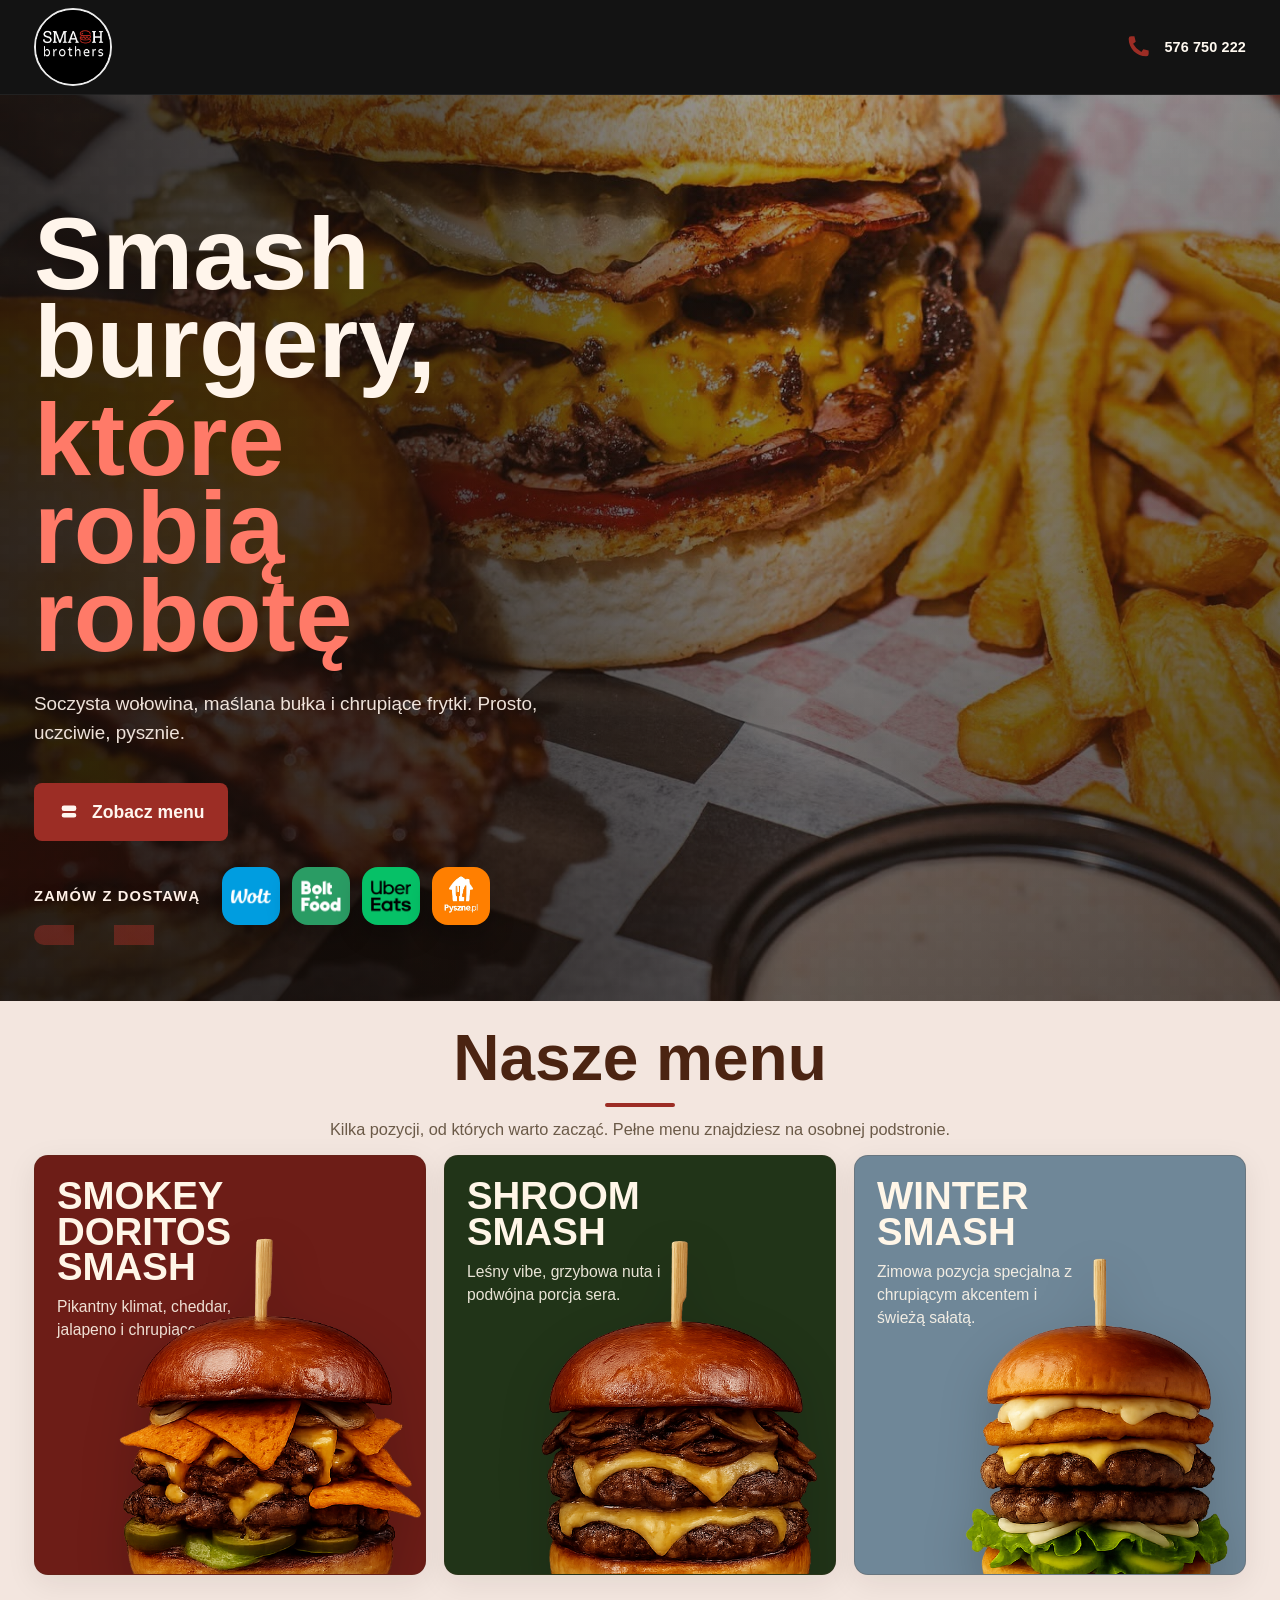
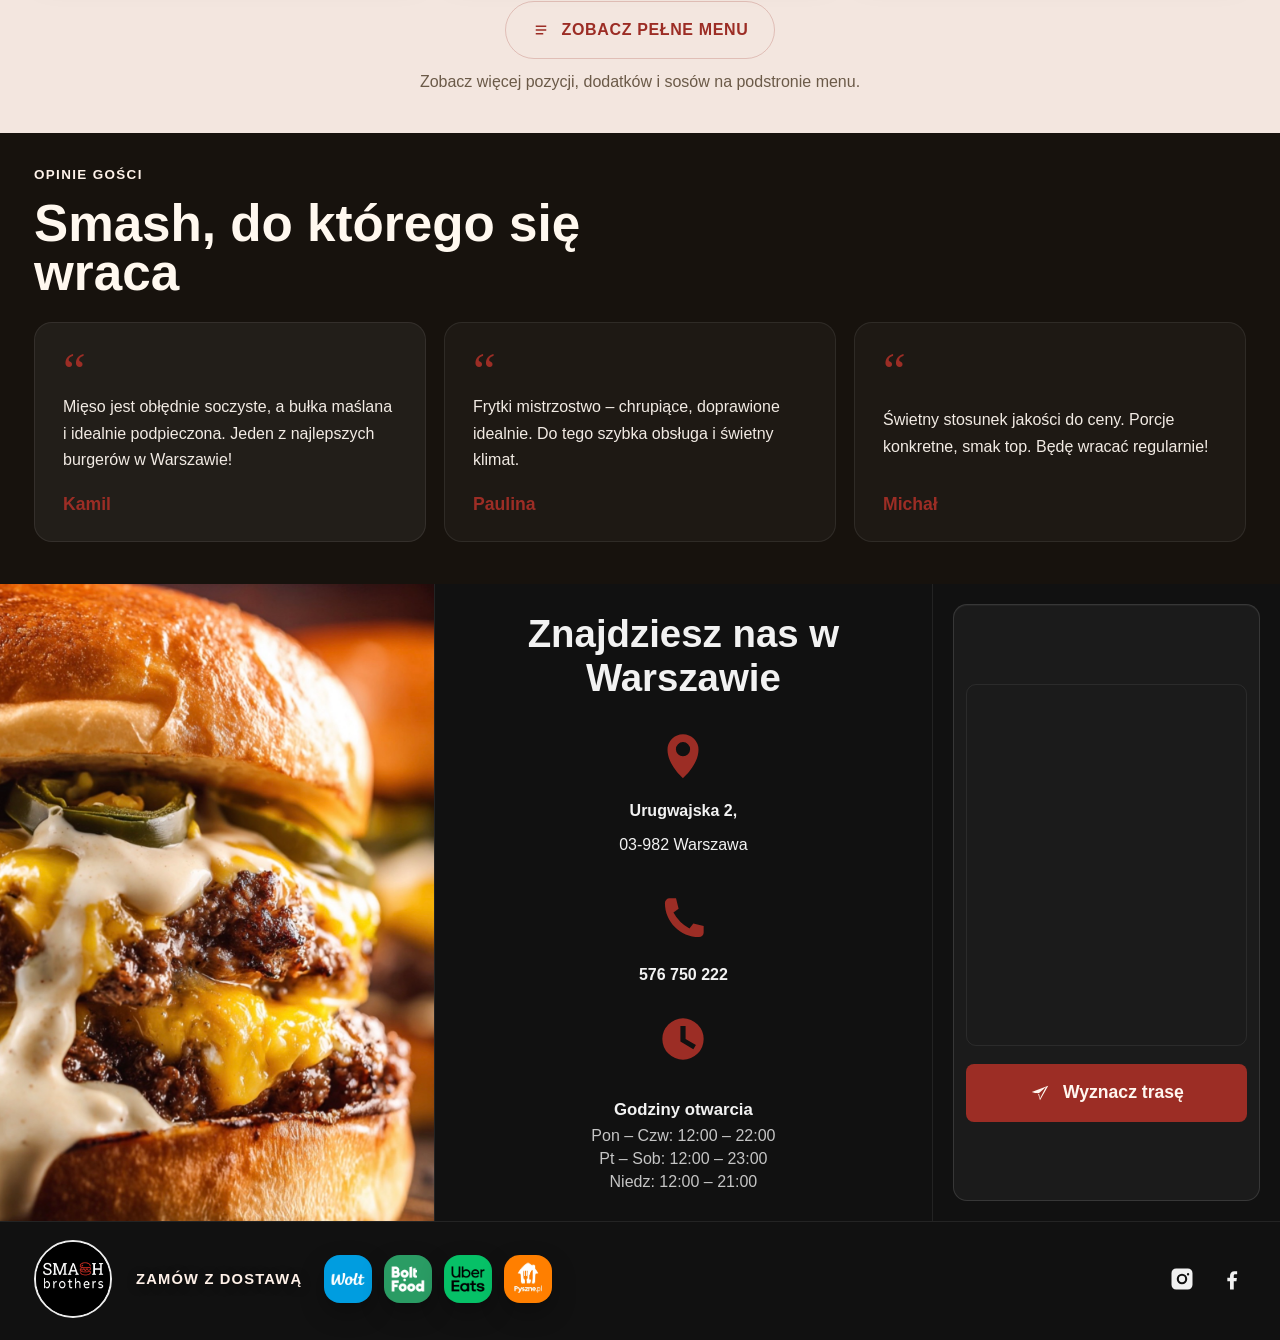
==== commit aba67ef9: "1.3 - text and images changes" ====
--- a/index.html
+++ b/index.html
@@ -60,10 +60,18 @@
                 <span class="delivery-label">Zamów z dostawą</span>
               </div>
               <div class="delivery-platforms" aria-label="Platformy z dostawą">
-                <img src="./assets/wolt.png" alt="Wolt" />
-                <img src="./assets/boltfood.png" alt="Bolt Food" />
-                <img src="./assets/ubereats.png" alt="Uber Eats" />
-                <img src="./assets/pyszne.png" alt="Pyszne.pl" />
+                <a href="https://wolt.com/pl/pol/warsaw/restaurant/smash-brotherss?srsltid=AfmBOor1ApCaDwo1EiT66q7S6U37kPxXyTDIOFtCpeRYN052qbjgvwae" aria-label="Wolt" target="_blank" rel="noreferrer">
+                  <img src="./assets/wolt.png" alt="Wolt" />
+                </a>
+                <a href="https://food.bolt.eu/en/307-warsaw/p/148216-smash-brothers/" aria-label="Bolt Food" target="_blank" rel="noreferrer">
+                  <img src="./assets/boltfood.png" alt="Bolt Food" />
+                </a>
+                <a href="https://www.ubereats.com/pl/store/smash-brothers/18bv4G6UVoK6igmmUCVK-g?diningMode=DELIVERY&sc=SEARCH_SUGGESTION" aria-label="Uber Eats" target="_blank" rel="noreferrer">
+                  <img src="./assets/ubereats.png" alt="Uber Eats" />
+                </a>
+                <a href="https://www.pyszne.pl/menu/smash-brothers" aria-label="Pyszne.pl" target="_blank" rel="noreferrer">
+                  <img src="./assets/pyszne.png" alt="Pyszne.pl" />
+                </a>
               </div>
             </div>
           </div>
@@ -79,8 +87,8 @@
           <div class="menu-grid">
             <article class="sample-tile sample-tile-smokey">
               <div class="sample-copy">
-                <h3>Smokey Doritos Smash</h3>
-                <p>Pikantny klimat, cheddar, jalapeno i chrupiące doritos.</p>
+                <h3>Smokey Doritos<br />Smash</h3>
+                <p>Pikantny klimat, cheddar,<br />jalapeno i chrupiące doritos.</p>
               </div>
               <div class="sample-image-frame">
                 <img class="sample-burger sample-burger-smokey" src="./assets/Burger2.png" alt="Smokey Doritos Smash" />
@@ -234,10 +242,18 @@
             <span class="delivery-label">Zamów z dostawą</span>
           </div>
           <div class="delivery-platforms" aria-label="Platformy z dostawą">
-            <img src="./assets/wolt.png" alt="Wolt" />
-            <img src="./assets/boltfood.png" alt="Bolt Food" />
-            <img src="./assets/ubereats.png" alt="Uber Eats" />
-            <img src="./assets/pyszne.png" alt="Pyszne.pl" />
+            <a href="https://wolt.com/pl/pol/warsaw/restaurant/smash-brotherss?srsltid=AfmBOor1ApCaDwo1EiT66q7S6U37kPxXyTDIOFtCpeRYN052qbjgvwae" aria-label="Wolt" target="_blank" rel="noreferrer">
+              <img src="./assets/wolt.png" alt="Wolt" />
+            </a>
+            <a href="https://food.bolt.eu/en/307-warsaw/p/148216-smash-brothers/" aria-label="Bolt Food" target="_blank" rel="noreferrer">
+              <img src="./assets/boltfood.png" alt="Bolt Food" />
+            </a>
+            <a href="https://www.ubereats.com/pl/store/smash-brothers/18bv4G6UVoK6igmmUCVK-g?diningMode=DELIVERY&sc=SEARCH_SUGGESTION" aria-label="Uber Eats" target="_blank" rel="noreferrer">
+              <img src="./assets/ubereats.png" alt="Uber Eats" />
+            </a>
+            <a href="https://www.pyszne.pl/menu/smash-brothers" aria-label="Pyszne.pl" target="_blank" rel="noreferrer">
+              <img src="./assets/pyszne.png" alt="Pyszne.pl" />
+            </a>
           </div>
         </div>
         <div class="socials" aria-label="Media społecznościowe">
--- a/styles.css
+++ b/styles.css
@@ -316,6 +316,11 @@
   gap: 12px;
 }
 
+.delivery-platforms a {
+  display: inline-flex;
+  border-radius: 16px;
+}
+
 .delivery-platforms img {
   width: 58px;
   height: 58px;
@@ -499,19 +504,21 @@
 }
 
 .sample-tile {
+  position: relative;
   display: flex;
   flex-direction: column;
   justify-content: space-between;
   min-height: 420px;
-  padding: 22px 22px 0;
+  padding: 22px 22px 18px;
   border-color: rgba(76, 53, 33, 0.2);
   box-shadow: 0 8px 30px rgba(34, 21, 8, 0.08);
+  overflow: hidden;
 }
 
 .sample-copy {
   position: relative;
   z-index: 1;
-  max-width: 260px;
+  max-width: 58%;
 }
 
 .sample-copy h3 {
@@ -531,21 +538,26 @@
 }
 
 .sample-image-frame {
-  width: calc(100% - 56px);
-  margin: 18px auto 0;
-  aspect-ratio: 1.08 / 1;
-  overflow: hidden;
+  position: absolute;
+  right: -20px;
+  bottom: -18px;
+  width: 88%;
+  height: 96%;
   display: flex;
   align-items: end;
   justify-content: center;
+  overflow: visible;
+  z-index: 2;
+  pointer-events: none;
 }
 
 .sample-burger {
   width: 100%;
-  height: 142%;
-  object-fit: cover;
+  height: 100%;
+  object-fit: contain;
   display: block;
-  transform: translateY(10%);
+  transform: translateY(8%);
+  filter: drop-shadow(0 18px 24px rgba(0, 0, 0, 0.18));
 }
 
 .sample-tile-smokey {
